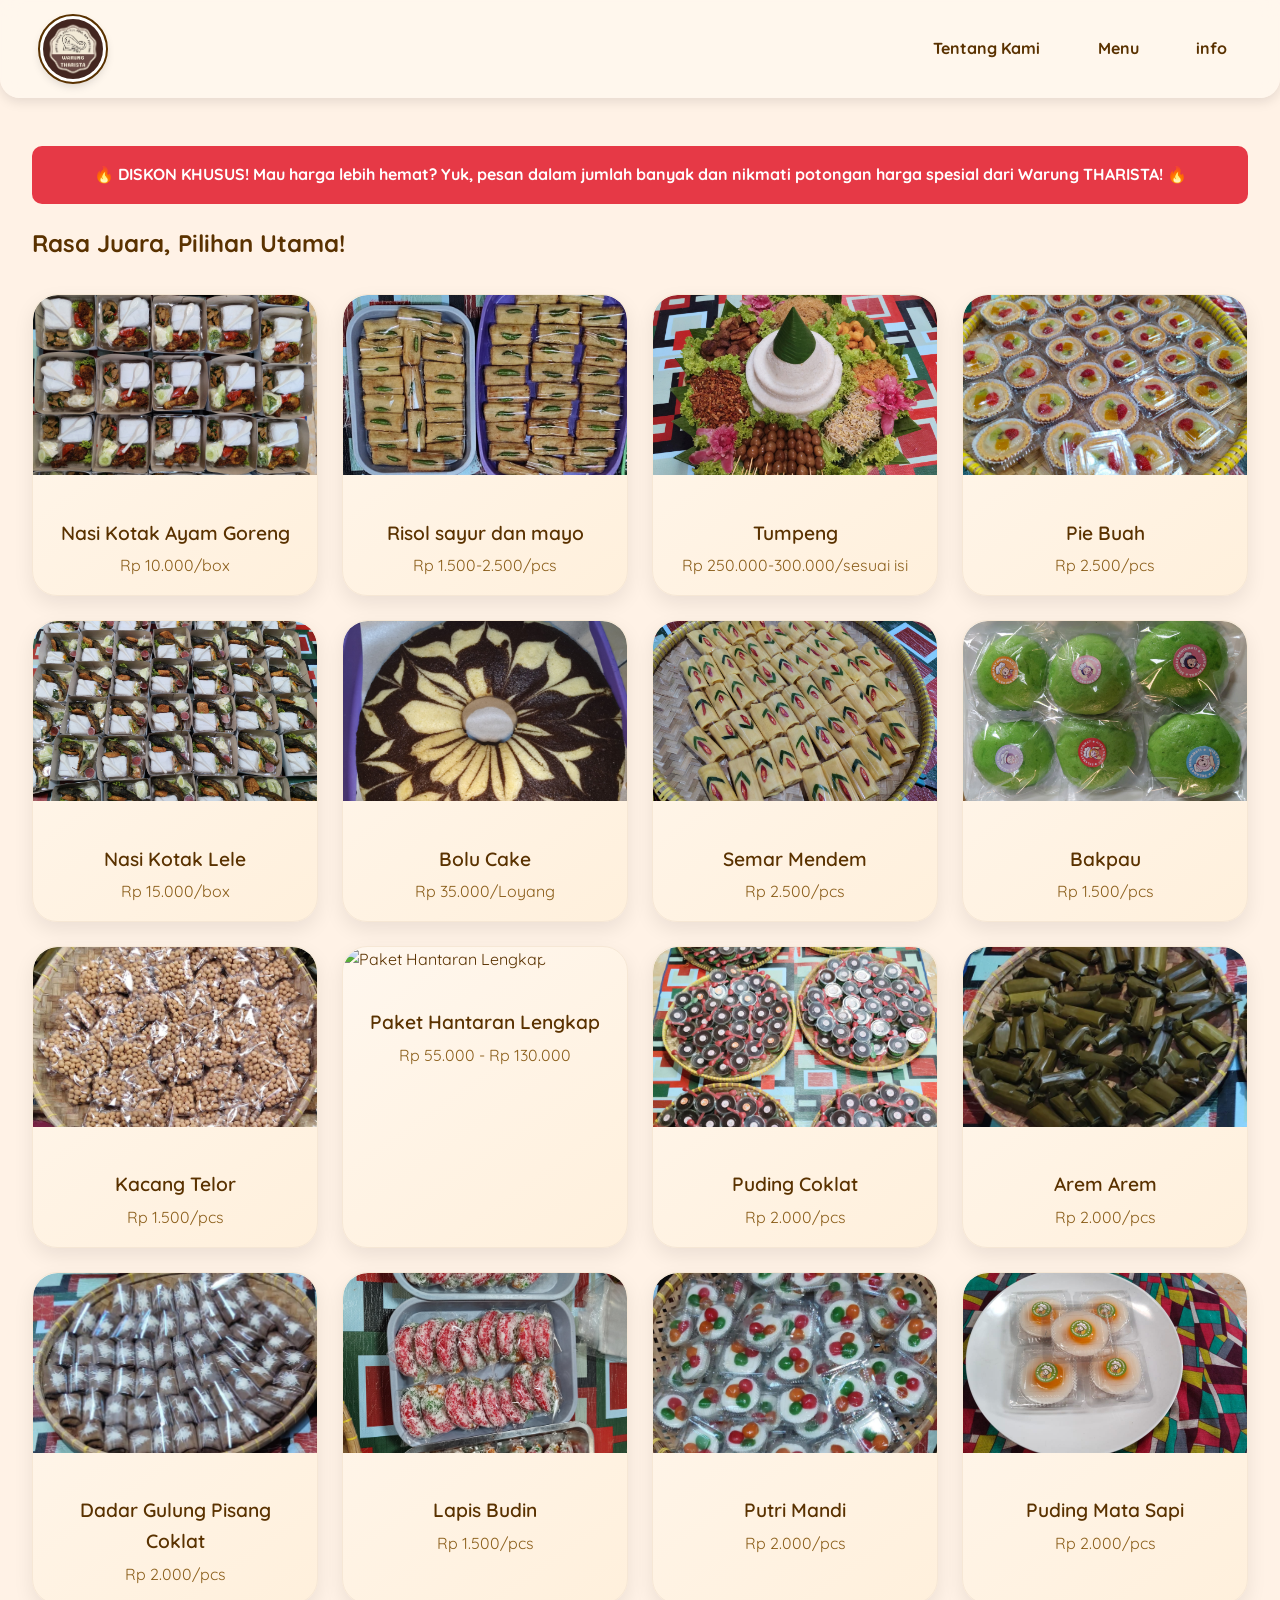
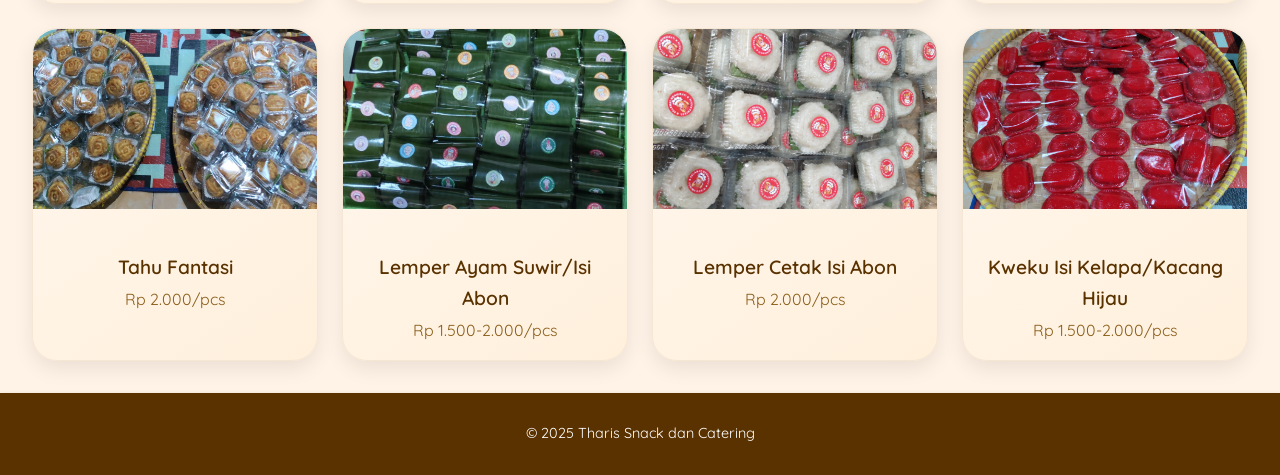
==== bestseller.html @ 1d298abb "Menambahkan semua file proyek" ====
<!-- File: bestseller.html -->
<!DOCTYPE html>
<html lang="id">
<head>
  <meta charset="UTF-8">
  <meta name="viewport" content="width=device-width, initial-scale=1">
  <title>Menu - Warung THARISTA</title>
  <link rel="stylesheet" href="style.css">
  <style>
    .modal-content {
      max-height: 90vh;
      overflow-y: auto;
      
    }
    #productModalDescription {
      max-height: 250px;
      overflow-y: auto;
      padding-right: 10px;
      text-align: left;
    }
  </style>
</head>
<body>
  <header>
    <div class="nav">
      <img src="logo.jpg" alt="Logo Warung" class="logo">
      <nav>
        <a href="index.html">Tentang Kami</a>
        <a href="bestseller.html">Menu</a>
        <a href="info.html">info</a>
      </nav>
    </div>
  </header>

  <main>
   <div class="discount-banner">
  <span>🔥 DISKON KHUSUS!</strong> Mau harga lebih hemat? Yuk, pesan dalam jumlah banyak dan nikmati potongan harga spesial dari Warung THARISTA! 🔥</span>
</div>

   
  
    <!-- Best Sellers Section -->
    <div class="best-sellers">
      <h2>Rasa Juara, Pilihan Utama!</h2>
      
      <div class="products-grid">
       <!-- Product 1 -->
<div class="product-card clickable"
     data-name="Nasi Kotak Ayam Goreng"
     data-image="nasi kotak.jpg"
     data-description="Nasi kotak dengan ayam goreng, lauk dan nasi, cocok untuk acara tasyakuran.">
  <img 
    src="nasi kotak.jpg" 
    alt="Nasi Ayam Goreng" 
    class="product-image"
  >
  <div class="product-info">
    <h3 class="product-name">Nasi Kotak Ayam Goreng</h3>
    <div class="product-price">Rp 10.000/box</div>
    </a>
  </div>
</div>


        
        <!-- Product 2 -->
<div class="product-card clickable"
     data-name="Risol sayur dan mayo"
     data-image="risol.jpg"
     data-description="Risol dengan isian sayur segar dan mayo yang creamy, cocok sebagai cemilan lezat.">
  <img 
    src="risol.jpg" 
    alt="Risol" 
    class="product-image"
  >
  <div class="product-info">
    <h3 class="product-name">Risol sayur dan mayo</h3>
    <div class="product-price">Rp 1.500-2.500/pcs</div>
  </div>
</div>


        
      <!-- Product 3 -->
<div class="product-card clickable"
     data-name="Tumpeng"
     data-image="tumpeng.jpg"
     data-description="Tumpeng tradisional dengan berbagai pilihan isi, cocok untuk acara spesial dan syukuran.">
  <img 
    src="tumpeng.jpg" 
    alt="tumpeng" 
    class="product-image"
  >
  <div class="product-info">
    <h3 class="product-name">Tumpeng</h3>
    <div class="product-price">Rp 250.000-300.000/sesuai isi</div>
  </div>
</div>

        
      <!-- Product 4 -->
<div class="product-card clickable"
     data-name="Pie Buah"
     data-image="pie buah.jpg"
     data-description="Pie buah segar dengan rasa manis dan lezat, cocok untuk hidangan acara.">
  <img 
    src="pie buah.jpg" 
    alt="Pie Buah" 
    class="product-image"
  >
  <div class="product-info">
    <h3 class="product-name">Pie Buah</h3>
    <div class="product-price">Rp 2.500/pcs</div>
  </div>
</div>


         <!-- Product 5 -->
<div class="product-card clickable"
     data-name="Nasi Kotak Lele"
     data-image="nasi lele.jpg"
     data-description="Nasi kotak dengan lauk lele goreng gurih dan sambal khas yang menggugah selera. Cocok untuk acara dan makan siang praktis.">
  <img 
    src="nasi lele.jpg" 
    alt="Nasi Lele" 
    class="product-image"
  >
  <div class="product-info">
    <h3 class="product-name">Nasi Kotak Lele</h3>
    <div class="product-price">Rp 15.000/box</div>
  </div>
</div>


       <!-- Product 6 -->
<div class="product-card clickable"
     data-name="Bolu Cake"
     data-image="Bolu Cake.jpg"
     data-description="Bolu cake lembut dengan berbagai varian rasa, cocok untuk oleh-oleh dan acara spesial Anda.">
  <img 
    src="Bolu Cake.jpg" 
    alt="Bolu Cake" 
    class="product-image"
  >
  <div class="product-info">
    <h3 class="product-name">Bolu Cake</h3>
    <div class="product-price">Rp 35.000/Loyang</div>
  </div>
</div>


        <!-- Product 7 -->
<div class="product-card clickable"
     data-name="Semar Mendem"
     data-image="Semar Mendem.jpg"
     data-description="Kue tradisional lezat dengan isian khas, cocok untuk acara spesial anda.">
  <img 
    src="Semar Mendem.jpg" 
    alt="Semar Mendem" 
    class="product-image"
  >
  <div class="product-info">
    <h3 class="product-name">Semar Mendem</h3>
    <div class="product-price">Rp 2.500/pcs</div>
  </div>
</div>

        <!-- Product 8 -->
<div class="product-card clickable"
     data-name="Bakpau"
     data-image="Bakpau.jpg"
     data-description="Bakpau lembut dengan berbagai isian gurih dan manis, cocok untuk cemilan kapan saja.">
  <img 
    src="Bakpau.jpg" 
    alt="Bakpau" 
    class="product-image"
  >
  <div class="product-info">
    <h3 class="product-name">Bakpau</h3>
    <div class="product-price">Rp 1.500/pcs</div>
  </div>
</div>


       <!-- Product 9 -->
<div class="product-card clickable"
     data-name="Kacang Telor"
     data-image="Kacang Telor.jpg"
     data-description="Kacang Telor renyah dengan lapisan telur gurih, cemilan favorit yang cocok untuk semua acara.">
  <img 
    src="Kacang Telor.jpg" 
    alt="Kacang Telor" 
    class="product-image"
  >
  <div class="product-info">
    <h3 class="product-name">Kacang Telor</h3>
    <div class="product-price">Rp 1.500/pcs</div>
  </div>
</div>


        <!-- Product 10 - Semua Hantaran di Satu Tempat -->
<div class="product-card clickable"
     data-name="Paket Hantaran Lengkap"
     data-image="hantaran.jpg"
     data-description='
<ul style="text-align: left; padding-left: 1rem;">
  <li><strong>Hantaran Kweku (Rp 55.000):</strong> Kue Kweku isi 30 pcs di nampan coklat. Kue tradisional kenyal dan manis.</li>
  <li><strong>Hantaran Ager Mata Sapi (Rp 70.000):</strong> Ager warna-warni isi 30 pcs, segar dan cocok untuk anak-anak.</li>
  <li><strong>Hantaran Pai Buah (Rp 85.000):</strong> Pai mini isi 30 pcs, dengan topping buah segar dan krim lembut.</li>
  <li><strong>Hantaran Kroket Kentang (Rp 85.000):</strong> Kroket kentang isi 30 pcs, gurih dan lembut, cocok untuk semua acara.</li>
  <li><strong>Hantaran Risoles Mayo (Rp 110.000):</strong> Risoles isi 50 pcs dengan mayo dan smoked beef. Favorit semua kalangan.</li>
  <li><strong>Dadar Gulung Pisang Coklat (Rp 110.000):</strong> Dadar gulung isi 50 pcs, dengan pisang dan coklat leleh.</li>
  <li><strong>Hantaran Lemper Ayam (Rp 130.000):</strong> Lemper isi 60 pcs, ketan isi ayam suwir bumbu gurih, mengenyangkan.</li>
</ul>'>
  <img 
    src="hantaran.jpg" 
    alt="Paket Hantaran Lengkap" 
    class="product-image"
  >
  <div class="product-info">
    <h3 class="product-name">Paket Hantaran Lengkap</h3>
    <div class="product-price">Rp 55.000 - Rp 130.000</div>
  </div>
</div>




       <!-- Product 11 -->
<div class="product-card clickable"
     data-name="Puding Coklat"
     data-image="Puding Coklat.jpg"
     data-description="Puding coklat lembut dan manis, favorit semua usia, cocok sebagai pencuci mulut yang menyegarkan.">
  <img 
    src="Puding Coklat.jpg" 
    alt="Puding Coklat" 
    class="product-image"
  >
  <div class="product-info">
    <h3 class="product-name">Puding Coklat</h3>
    <div class="product-price">Rp 2.000/pcs</div>
  </div>
</div>


        <!-- Product 12 -->
<div class="product-card clickable"
     data-name="Arem Arem"
     data-image="Arem Arem.jpg"
     data-description="Arem arem, snack tradisional dengan isi nasi dan lauk yang lezat, cocok untuk cemilan atau oleh-oleh.">
  <img 
    src="Arem Arem.jpg" 
    alt="Arem Arem" 
    class="product-image"
  >
  <div class="product-info">
    <h3 class="product-name">Arem Arem</h3>
    <div class="product-price">Rp 2.000/pcs</div>
  </div>
</div>


       <!-- Product 13 -->
<div class="product-card clickable"
     data-name="Dadar Gulung Pisang Coklat"
     data-image="Dadar gulung pisang coklat.jpg.jpg"
     data-description="Dadar gulung pisang coklat, kue tradisional manis dengan isian pisang dan coklat, favorit semua usia.">
  <img 
    src="Dadar gulung pisang coklat.jpg.jpg" 
    alt="dadar gulung pisang coklat" 
    class="product-image"
  >
  <div class="product-info">
    <h3 class="product-name">Dadar Gulung Pisang Coklat</h3>
    <div class="product-price">Rp 2.000/pcs</div>
  </div>
</div>



        <!-- Product 14 -->
<div class="product-card clickable"
     data-name="Lapis Budin"
     data-image="Lapis Budin.jpg"
     data-description="Lapis Budin, kue lapis legit dengan cita rasa manis dan tekstur lembut, cocok untuk cemilan keluarga.">
  <img 
    src="Lapis Budin.jpg" 
    alt="lapis budin" 
    class="product-image"
  >
  <div class="product-info">
    <h3 class="product-name">Lapis Budin</h3>
    <div class="product-price">Rp 1.500/pcs</div>
  </div>
</div>

<!-- Product 15 -->
<div class="product-card clickable"
     data-name="Putri Mandi"
     data-image="Putri Mandi.jpg"
     data-description="Putri Mandi, kue tradisional manis dengan tekstur lembut dan aroma harum yang menggoda. Cocok untuk teman minum teh.">
  <img 
    src="Putri Mandi.jpg" 
    alt="putri mandi" 
    class="product-image"
  >
  <div class="product-info">
    <h3 class="product-name">Putri Mandi</h3>
    <div class="product-price">Rp 2.000/pcs</div>
  </div>
</div>

<!-- Product 16 -->
<div class="product-card clickable"
     data-name="Puding Mata Sapi"
     data-image="Puding Telur.jpg"
     data-description="Puding Mata Sapi adalah puding segar dengan tekstur kenyal dan rasa manis legit, cocok untuk pencuci mulut yang menyegarkan.">
  <img 
    src="Puding Telur.jpg" 
    alt="puding mata sapi" 
    class="product-image"
  >
  <div class="product-info">
    <h3 class="product-name">Puding Mata Sapi</h3>
    <div class="product-price">Rp 2.000/pcs</div>
  </div>
</div>

<!-- Product 17 -->
<div class="product-card clickable"
     data-name="Tahu Fantasi"
     data-image="Tahu Fantasi.jpg"
     data-description="Tahu Fantasi adalah tahu goreng dengan isian dan rasa unik, cocok sebagai camilan gurih yang renyah dan lezat.">
  <img 
    src="Tahu Fantasi.jpg" 
    alt="tahu fantasi" 
    class="product-image"
  >
  <div class="product-info">
    <h3 class="product-name">Tahu Fantasi</h3>
    <div class="product-price">Rp 2.000/pcs</div>
  </div>
</div>

<!-- Product 18 -->
<div class="product-card clickable"
     data-name="Lemper Ayam Suwir/Isi Abon"
     data-image="Lemper Ayam Suwir.jpg"
     data-description="Lemper dengan isian ayam suwir atau abon, cocok untuk cemilan tradisional yang nikmat dan praktis.">
  <img 
    src="Lemper Ayam Suwir.jpg" 
    alt="lemper ayam suwir" 
    class="product-image"
  >
  <div class="product-info">
    <h3 class="product-name">Lemper Ayam Suwir/Isi Abon</h3>
    <div class="product-price">Rp 1.500-2.000/pcs</div>
  </div>
</div>

<!-- Product 19 -->
<div class="product-card clickable"
     data-name="Lemper Cetak Isi Abon"
     data-image="Lemper Cetak Isi Abon.jpg"
     data-description="Lemper cetak dengan isian abon yang gurih dan lezat, cemilan tradisional favorit banyak orang.">
  <img 
    src="Lemper Cetak Isi Abon.jpg" 
    alt="lemper cetak isi abon" 
    class="product-image"
  >
  <div class="product-info">
    <h3 class="product-name">Lemper Cetak Isi Abon</h3>
    <div class="product-price">Rp 2.000/pcs</div>
  </div>
</div>

<!-- Product 20 -->
<div class="product-card clickable"
     data-name="Kweku Isi Kelapa/Kacang Hijau"
     data-image="Kweku isi kelapa.jpg"
     data-description="Kue tradisional Kweku dengan isi kelapa atau kacang hijau, pilihan cemilan manis dan lezat.">
  <img 
    src="Kweku isi kelapa.jpg" 
    alt="kweku isi kelapa/kacang hijau" 
    class="product-image"
  >
  <div class="product-info">
    <h3 class="product-name">Kweku Isi Kelapa/Kacang Hijau</h3>
    <div class="product-price">Rp 1.500-2.000/pcs</div>
  </div>
</div>

        
      <!-- Modal Deskripsi -->
<div class="modal" id="productModal">
  <div class="modal-content">
    <span class="close-btn" id="closeProductModalBtn">&times;</span>
    <h2 id="productModalTitle">Judul Produk</h2>
    <img id="productModalImage" src="" alt="Gambar Produk" class="modal-image">
    <div id="productModalDescription"></div>

    <!-- ✅ Tambahkan input jumlah di sini -->
    <label for="qtyInput">Jumlah yang ingin dipesan:</label>
    <input type="number" id="qtyInput" min="1" placeholder="Contoh: 10" style="margin: 10px 0; padding: 5px;">

    <!-- Tombol WA -->
    <a id="waOrderBtn" href="#" target="_blank" class="btn-order">Pesan Sekarang</a>
  </div>
</div>
  </main>

  <footer>
    <p>© 2025 Tharis Snack dan Catering</p>
  </footer>

  <script>
document.addEventListener("DOMContentLoaded", function () {
  // Modal Produk
  const productModal = document.getElementById('productModal');
  const closeProductModalBtn = document.getElementById('closeProductModalBtn');
  const productModalTitle = document.getElementById('productModalTitle');
  const productModalImage = document.getElementById('productModalImage');
  const productModalDescription = document.getElementById('productModalDescription');
  const waBtn = document.getElementById("waOrderBtn");

  if (productModal) {
  let selectedCard = null;

  document.querySelectorAll('.product-card.clickable').forEach(card => {
    // Buat ID unik dari nama produk
    const name = card.getAttribute('data-name');
    const id = name.toLowerCase().replace(/\s+/g, '-').replace(/[^\w\-]/g, '');
    card.setAttribute('id', id);

    card.addEventListener('click', () => {
      const productName = card.getAttribute('data-name');
      const productDesc = card.getAttribute('data-description');
      const productImage = card.getAttribute('data-image');

      // Tampilkan isi modal
      productModalTitle.textContent = productName;
      productModalImage.src = productImage;
      productModalImage.alt = productName;
      productModalDescription.innerHTML = productDesc;

      selectedCard = card;

      productModal.classList.add('show');
      document.body.classList.add('modal-open');
    });
  });

  waBtn.onclick = function () {
    const qty = document.getElementById("qtyInput").value;
    if (!qty || qty <= 0) {
      alert("Masukkan jumlah yang ingin dipesan yaa 😊");
      return false;
    }

    const name = productModalTitle.textContent;
    const price = selectedCard?.querySelector('.product-price')?.textContent || '-';
    const id = selectedCard?.id || '';
    const link = `https://warungtharista.com/bestseller.html#${id}`;

    const message = `Halo, saya mau pesan produk ini ya~%0A` +
                    `🍽️ *${name}*%0A` +
                    `💰 ${price}%0A` +
                    `📦 Jumlah: ${qty} pcs%0A` +
                    `🔗 ${link}`;

    const waLink = `https://wa.me/6283890213265?text=${message}`;
    window.open(waLink, "_blank");
    return false;
  };

  closeProductModalBtn.addEventListener('click', () => {
    productModal.classList.remove('show');
    document.body.classList.remove('modal-open');
    document.getElementById("qtyInput").value = '';
  });

  window.addEventListener('click', (e) => {
    if (e.target === productModal) {
      productModal.classList.remove('show');
      document.body.classList.remove('modal-open');
    }
  });
}

  console.log("🎉 Script aktif! Selamat datang di Warung THARISTA!");
});
</script>
---- style.css ----
@import url('https://fonts.googleapis.com/css2?family=Quicksand:wght@400;600;700&display=swap');

:root {
  --color-bg-light: #fff2e6;
  --color-bg-sidebar: #f0e2c8;
  --color-text-dark: #5a3200;
  --color-text-medium: #8b5e1a;
  --color-text-light: #a77f3e;
  --color-accent: #e7ce9b;
  --color-sale: #e63946;
}

/* Reset & Global */
body {
  margin: 0;
  font-family: 'Quicksand', sans-serif;
  background: var(--color-bg-light);
  color: var(--color-text-dark);
  line-height: 1.6;
  min-height: 100vh;
  display: flex;
  flex-direction: column;
  background-size: cover;
  background-position: center;
  animation: fadeIn 1s ease-in-out;
}

@keyframes fadeIn {
  from { opacity: 0.7; }
  to { opacity: 1; }
}

/* Header */
header {
  position: sticky;
  top: 0;
  z-index: 999;
  background-color: rgba(255, 248, 239, 0.8);
  backdrop-filter: blur(10px);
  padding: 1rem 2rem;
  box-shadow: 0 4px 12px rgba(0, 0, 0, 0.1);
  border-bottom-left-radius: 20px;
  border-bottom-right-radius: 20px;
}

/* Navigasi */
.nav {
  display: flex;
  align-items: center;
  justify-content: space-between;
  max-width: 1200px;
  margin: auto;
  background-color: transparent; /* pastikan ini gak ada background */
  padding: 0; /* atau kecil aja */
}


nav {
  display: flex;
  gap: 1rem;
  background-color: transparent; /* hilangin kotaknya */
  padding: 0;
  border-radius: 0;
  box-shadow: none;
  backdrop-filter: none;
}

nav a {
  color: var(--color-text-dark);
  text-decoration: none;
  font-weight: bold;
  padding: 0.4rem 0.8rem;
  border-radius: 10px;
  transition: background-color 0.3s ease, color 0.3s ease;
  margin-left: 1rem; 
}

nav a:hover {
  background-color: #fff4e5;
  color: var(--color-text-medium);
}

/* Logo */
.logo {
  height: 60px;
  width: 60px;
  border-radius: 50%;
  object-fit: cover;
  border: 3px solid white;
  outline: 2px solid var(--color-text-dark);
  box-shadow: 0 4px 10px rgba(0, 0, 0, 0.15);
  transition: transform 0.3s ease, box-shadow 0.3s ease;
}

.logo:hover {
  transform: scale(1.08);
  box-shadow: 0 0 15px rgba(255, 204, 0, 0.7);
}

/* Main */
main {
  flex-grow: 1;
  padding: 2rem;
}

.hero {
  max-width: 800px;
  margin: 0 auto;
  text-align: center;
}

.shop-title {
  font-family: 'Fredoka One', cursive;
  font-size: 2.5rem;
  color: var(--color-text-dark);
  margin-bottom: 0.5rem;
}

.tagline {
  font-style: italic;
  color: var(--color-text-medium);
  margin-bottom: 1rem;
}

.description {
  font-size: 1rem;
  color: var(--color-text-dark);
  margin-bottom: 1.5rem;
}

.service-list {
  list-style: disc;
  padding-left: 1.5rem;
  text-align: left;
  max-width: 400px;
  margin: 0 auto;
}

/* Tentang Kami */
.about {
  background: rgba(255, 255, 255, 0.85);
  border-radius: 20px;
  box-shadow: 0 8px 20px rgba(0,0,0,0.1);
  backdrop-filter: blur(6px);
  padding: 60px 30px;
  margin: 2rem auto;
  max-width: 900px;
  text-align: center;
}

.about h1 {
  font-size: 2.5rem;
  font-weight: 700;
  margin-bottom: 15px;
}

.about p {
  font-size: 1.1rem;
  max-width: 700px;
  margin: 10px auto;
}

/* Menu */
.menu-section {
  background-color: #fff7ea;
  border-radius: 20px;
  box-shadow: 0 8px 16px rgba(0,0,0,0.08);
  padding: 50px 30px;
  margin: 2rem auto;
  max-width: 1000px;
  text-align: center;
}

.menu-section h2 {
  font-size: 2rem;
  font-weight: 700;
  margin-bottom: 1rem;
}

.menu-section p {
  font-size: 1rem;
  color: var(--color-text-medium);
  max-width: 600px;
  margin: auto;
}

.products-grid {
  display: grid;
  grid-template-columns: repeat(auto-fit, minmax(250px, 1fr));
  gap: 1.5rem;
  margin-top: 2rem;
}

.product-card {
  background: linear-gradient(145deg, #fff7ee, #fff0dc);
  border-radius: 25px;
  overflow: hidden;
  box-shadow: 0 8px 20px rgba(0,0,0,0.08);
  transition: transform 0.3s ease, box-shadow 0.3s ease;
  cursor: pointer;
  border: 1px solid #f6e7d5;
}

.product-card:hover {
  transform: scale(1.02);
  box-shadow: 0 10px 24px rgba(0,0,0,0.12);
}

.product-image {
  width: 100%;
  height: 180px;
  object-fit: cover;
  border-top-left-radius: 25px;
  border-top-right-radius: 25px;
}

.product-info {
  padding: 1rem 1.2rem;
  text-align: center;
}

.product-name {
  font-size: 1.2rem;
  margin-bottom: 0.3rem;
  font-weight: 600;
}

.product-price {
  font-size: 1rem;
  color: var(--color-text-medium);
}

/* Diskon */
.discount-banner {
  background-color: var(--color-sale);
  color: white;
  font-weight: bold;
  padding: 1rem;
  margin: 1rem 0;
  text-align: center;
  border-radius: 10px;
  animation: bounceBanner 2s infinite;
}

@keyframes bounceBanner {
  0%, 100% {
    transform: translateY(0);
  }
  50% {
    transform: translateY(-10px);
  }
}

/* Tombol Pesan */
.wa-order-btn,
.btn-order {
  display: inline-block;
  color: white;
  padding: 0.7rem 1.4rem;
  margin-top: 1rem;
  border-radius: 8px;
  text-decoration: none;
  font-weight: bold;
  transition: background-color 0.3s ease;
}

.wa-order-btn {
  background-color: #25D366;
}

.wa-order-btn:hover {
  background-color: #1eb25a;
}

.btn-order {
  background-color: #e63946;
}

.btn-order:hover {
  background-color: #c12c39;
}

/* Hubungi Kami */
.contact-info {
  padding: 50px 30px;
  margin: 2rem auto;
  max-width: 900px;
  background-color: #fff9f0;
  border-radius: 20px;
  box-shadow: 0 8px 20px rgba(0,0,0,0.08);
  text-align: center;
}

.contact-info h2 {
  font-size: 2rem;
  font-weight: 700;
  margin-bottom: 20px;
}

.contact-info p {
  font-size: 1rem;
  margin: 8px 0;
}

.contact-info a {
  color: var(--color-text-medium);
  text-decoration: none;
}

.contact-info a:hover {
  text-decoration: underline;
}

/* Modal Produk */
.modal {
  position: fixed;
  top: 0;
  left: 0;
  width: 100%;
  height: 100%;
  background: rgba(0,0,0,0.7);
  display: flex;
  align-items: center;
  justify-content: center;
  z-index: 1000;
  opacity: 0;
  visibility: hidden;
  transition: 0.3s ease;
}

.modal.show {
  opacity: 1;
  visibility: visible;
}

.modal-content {
  background: #fff;
  padding: 2rem;
  border-radius: 10px;
  width: 90%;
  max-width: 500px;
  text-align: center;
  position: relative;
  box-shadow: 0 0 20px rgba(0,0,0,0.2);
}

.close-btn {
  position: absolute;
  top: 10px;
  right: 15px;
  font-size: 1.5rem;
  font-weight: bold;
  color: #555;
  cursor: pointer;
}

.modal img {
  width: 100%;
  max-height: 250px;
  object-fit: cover;
  margin-bottom: 1rem;
}

.modal p {
  font-size: 1rem;
  line-height: 1.5;
  color: #333;
}

/* Footer */
footer {
  background-color: var(--color-text-dark);
  color: white;
  text-align: center;
  padding: 15px 0;
  font-size: 0.9rem;
  box-shadow: 0 -1px 3px rgba(0, 0, 0, 0.05);
}

/* Tombol Umum */
.btn {
  display: inline-block;
  margin-top: 25px;
  padding: 12px 24px;
  background-color: #d2691e;
  color: white;
  text-decoration: none;
  border-radius: 30px;
  transition: background-color 0.3s ease;
}

.btn:hover {
  background-color: #a0522d;
}

/* Responsif */
@media (max-width: 768px) {
  .nav {
    flex-direction: column;
    align-items: flex-start;
  }

  nav a {
    margin-top: 10px;
    margin-left: 0;
  }

  .about h1,
  .contact-info h2,
  .menu-section h2 {
    font-size: 1.8rem;
  }

  .about p,
  .contact-info p,
  .menu-section p {
    font-size: 1rem;
  }
}

.info-box {
  background-color: var(--color-bg-sidebar);
  padding: 1rem;
  border-radius: 10px;
  margin: 1.5rem 0;
  text-align: left;
}

.gallery {
  display: flex;
  flex-wrap: wrap;
  gap: 1rem;
  justify-content: center;
  margin-top: 1rem;
}

.gallery img {
  width: 180px;
  height: auto;
  border-radius: 12px;
  box-shadow: 0 0 10px rgba(0,0,0,0.1);
  object-fit: cover;
}

form {
  display: flex;
  flex-direction: column;
  gap: 0.5rem;
  margin-top: 1rem;
}

form input, form textarea {
  padding: 0.5rem;
  border: 1px solid #ccc;
  border-radius: 8px;
}

form button {
  margin-top: 1rem;
}
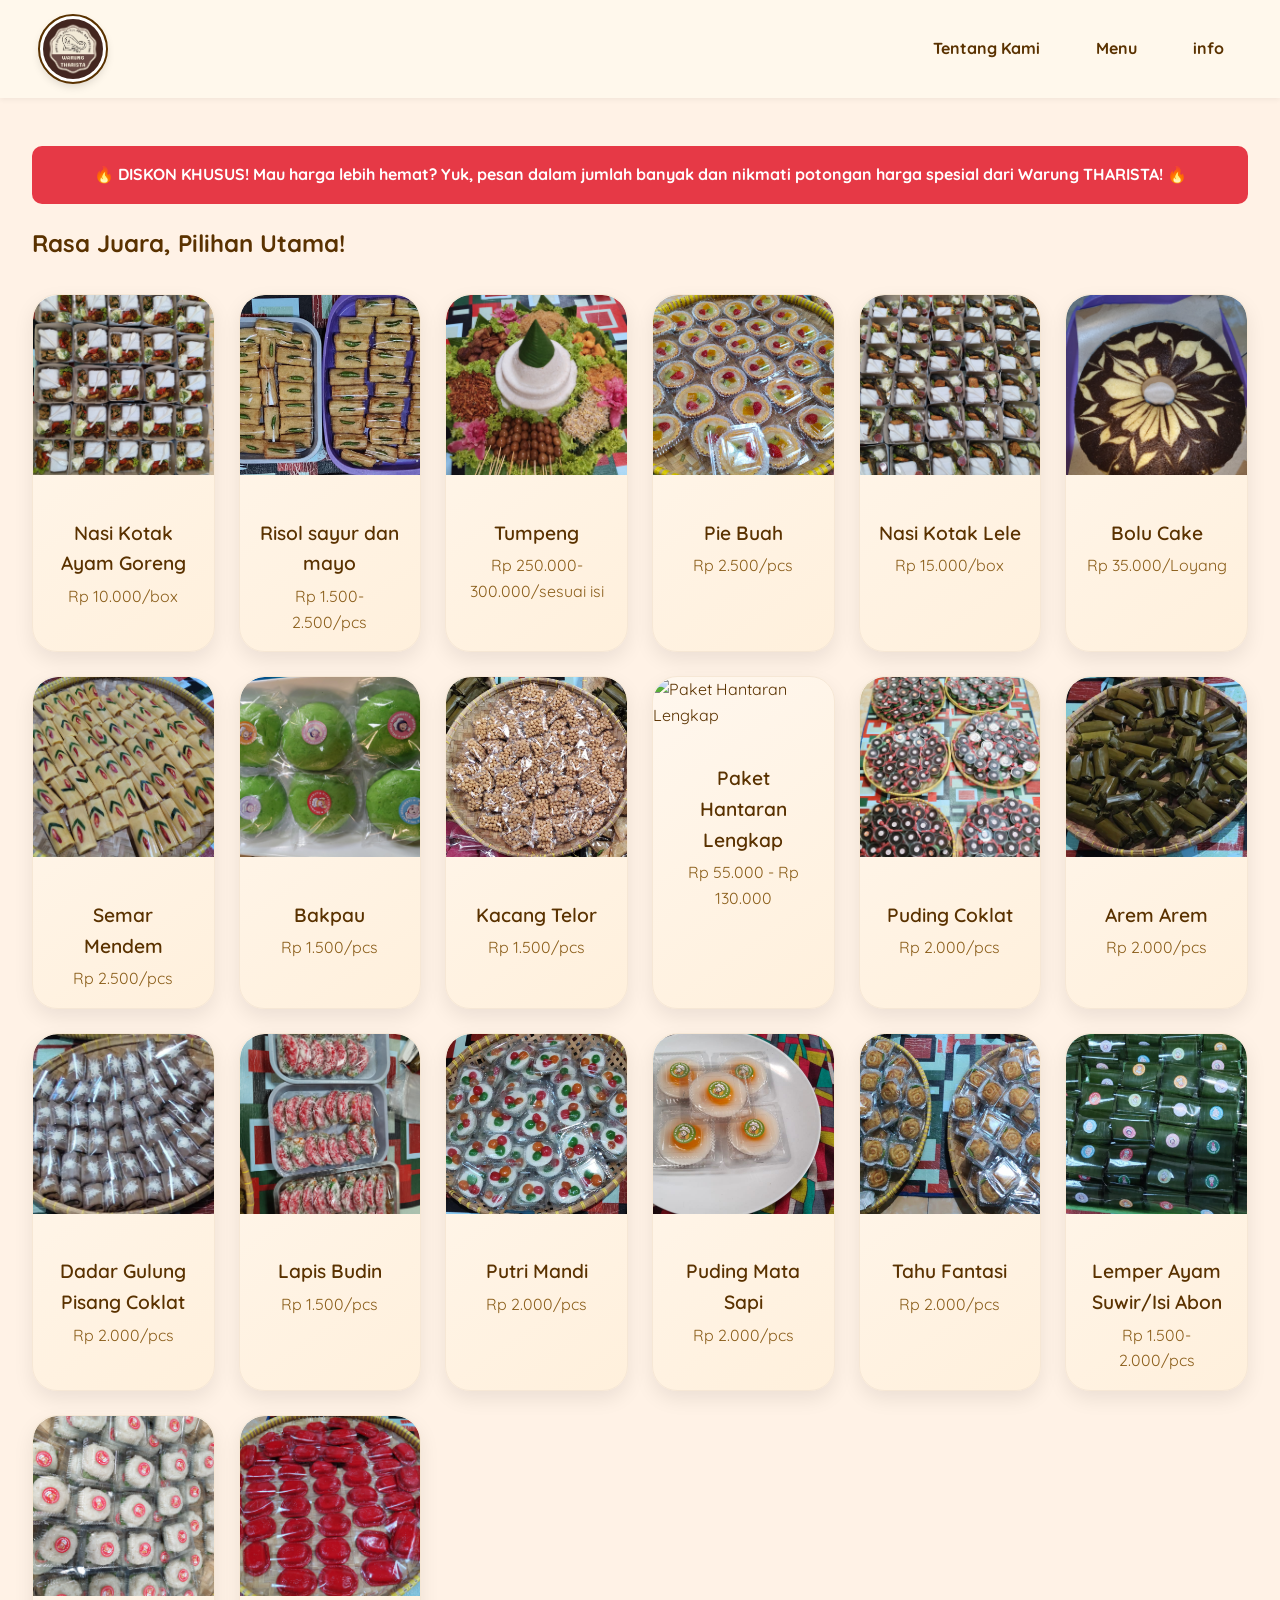
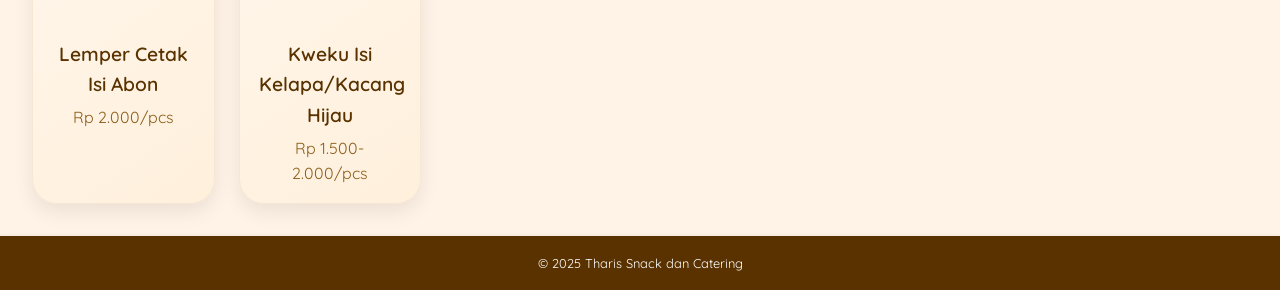
==== commit 0482703b: "Update bestseller.html" ====
--- a/bestseller.html
+++ b/bestseller.html
@@ -461,17 +461,20 @@
     const name = productModalTitle.textContent;
     const price = selectedCard?.querySelector('.product-price')?.textContent || '-';
     const id = selectedCard?.id || '';
-    const link = `https://warungtharista.com/bestseller.html#${id}`;
-
-    const message = `Halo, saya mau pesan produk ini ya~%0A` +
-                    `🍽️ *${name}*%0A` +
-                    `💰 ${price}%0A` +
-                    `📦 Jumlah: ${qty} pcs%0A` +
-                    `🔗 ${link}`;
-
-    const waLink = `https://wa.me/6283890213265?text=${message}`;
-    window.open(waLink, "_blank");
-    return false;
+    const link = `https://tharisa.netlify.app/bestseller.html?product=${id}`;
+
+
+
+    const message = `Halo, saya mau pesan produk ini ya~\n` +
+                `🍽️ *${name}*\n` +
+                `💰 ${price}\n` +
+                `📦 Jumlah: ${qty} pcs\n` +
+                `🔗 ${link}`;
+
+const waLink = `https://wa.me/6283890213265?text=${encodeURIComponent(message)}`;
+window.open(waLink, "_blank");
+return false;
+
   };
 
   closeProductModalBtn.addEventListener('click', () => {
@@ -487,6 +490,18 @@
     }
   });
 }
+  // Auto klik produk dari link ?product=namaproduk
+const urlParams = new URLSearchParams(window.location.search);
+const targetId = urlParams.get('product');
+if (targetId) {
+  setTimeout(() => {
+    const targetCard = document.getElementById(targetId);
+    if (targetCard) {
+      targetCard.click();
+    }
+  }, 500); // kasih jeda setengah detik biar produk siap diklik
+}
+
 
   console.log("🎉 Script aktif! Selamat datang di Warung THARISTA!");
 });
--- a/style.css
+++ b/style.css
@@ -12,7 +12,7 @@
 
 /* Reset & Global */
 body {
-  margin: 0;
+  margin: 0; 
   font-family: 'Quicksand', sans-serif;
   background: var(--color-bg-light);
   color: var(--color-text-dark);
@@ -30,18 +30,16 @@
   to { opacity: 1; }
 }
 
-/* Header */
 header {
   position: sticky;
   top: 0;
   z-index: 999;
-  background-color: rgba(255, 248, 239, 0.8);
-  backdrop-filter: blur(10px);
+  background-color: #fff8ec; /* warna solid lembut, ganti sesuai selera */
   padding: 1rem 2rem;
-  box-shadow: 0 4px 12px rgba(0, 0, 0, 0.1);
-  border-bottom-left-radius: 20px;
-  border-bottom-right-radius: 20px;
-}
+  box-shadow: 0 2px 5px rgba(0,0,0,0.05); /* bayangan lembut */
+  border-radius: 0; /* kotak lurus */
+}
+
 
 /* Navigasi */
 .nav {
@@ -50,35 +48,45 @@
   justify-content: space-between;
   max-width: 1200px;
   margin: auto;
-  background-color: transparent; /* pastikan ini gak ada background */
-  padding: 0; /* atau kecil aja */
-}
-
+  padding: 0;
+}
 
 nav {
   display: flex;
-  gap: 1rem;
-  background-color: transparent; /* hilangin kotaknya */
-  padding: 0;
-  border-radius: 0;
-  box-shadow: none;
-  backdrop-filter: none;
+  gap: 1.5rem;
+  background-color: transparent;
 }
 
 nav a {
   color: var(--color-text-dark);
   text-decoration: none;
   font-weight: bold;
-  padding: 0.4rem 0.8rem;
-  border-radius: 10px;
-  transition: background-color 0.3s ease, color 0.3s ease;
-  margin-left: 1rem; 
-}
-
+  font-size: 1rem;
+  padding: 0.5rem 1rem;
+  border-radius: 0; /* lurus, gak rounded */
+  transition: all 0.3s ease;
+}
+
+/* Hover efek */
 nav a:hover {
-  background-color: #fff4e5;
-  color: var(--color-text-medium);
-}
+  background-color: #fcefdc; /* dikasih warna latar waktu hover */
+  color: #5a3200;
+}
+
+/* Aktif */
+nav a.active {
+  border-bottom: 2px solid #d69b5d;
+  color: #5a3200;
+}
+
+
+/* Aktif */
+nav a.active {
+  border-bottom: 2px solid #d69b5d;
+  color: #5a3200;
+}
+
+
 
 /* Logo */
 .logo {
@@ -138,15 +146,27 @@
 
 /* Tentang Kami */
 .about {
-  background: rgba(255, 255, 255, 0.85);
-  border-radius: 20px;
-  box-shadow: 0 8px 20px rgba(0,0,0,0.1);
-  backdrop-filter: blur(6px);
-  padding: 60px 30px;
+  background: rgba(255, 255, 255, 0.9); /* putih semi transparan */
+  border-radius: 0px;                   /* no lengkungan */
+  border: 1px solid #e0d4be;            /* garis pinggir tipis beige */
+  box-shadow: 0 2px 10px rgba(0,0,0,0.05); /* bayangan lembut */
+  padding: 50px 30px;
   margin: 2rem auto;
   max-width: 900px;
-  text-align: center;
-}
+  text-align: left;                    /* narasi lebih nyaman dirata kiri */
+}
+
+
+
+.about-img {
+  width: 100%;
+  max-width: 600px;
+  margin: 0 auto 15px;
+  display: block;
+  border-radius: 10px;
+  box-shadow: 0 3px 8px rgba(0,0,0,0.1);
+}
+
 
 .about h1 {
   font-size: 2.5rem;
@@ -186,7 +206,7 @@
 
 .products-grid {
   display: grid;
-  grid-template-columns: repeat(auto-fit, minmax(250px, 1fr));
+  grid-template-columns: repeat(auto-fill, minmax(160px, 1fr));
   gap: 1.5rem;
   margin-top: 2rem;
 }
@@ -372,10 +392,11 @@
   background-color: var(--color-text-dark);
   color: white;
   text-align: center;
-  padding: 15px 0;
-  font-size: 0.9rem;
+  padding: 4px 0;        /* 🔽 Ubah dari 6px jadi 4px */
+  font-size: 0.8rem;     /* 🔽 Lebih mungil lagi */
   box-shadow: 0 -1px 3px rgba(0, 0, 0, 0.05);
 }
+
 
 /* Tombol Umum */
 .btn {
@@ -457,4 +478,4 @@
 
 form button {
   margin-top: 1rem;
-}+}
